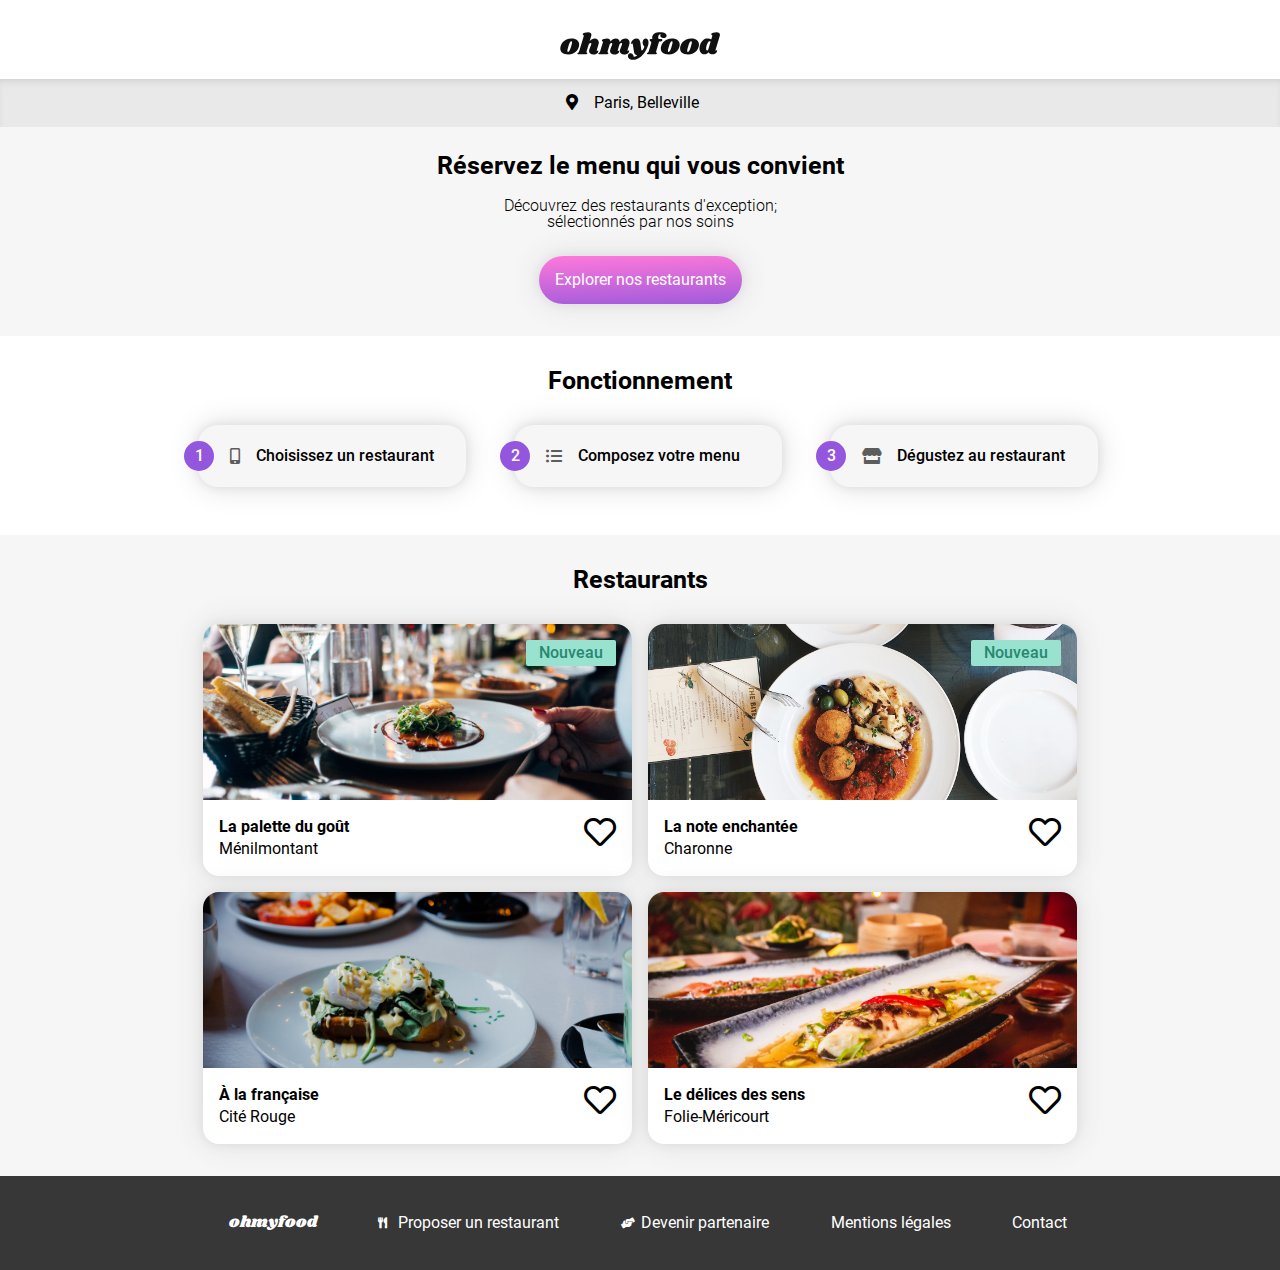
==== index.html @ 513df40d "màj html" ====
<!DOCTYPE html>
<html lang="fr">
<head>
    <meta charset="UTF-8">
    <meta http-equiv="X-UA-Compatible" content="IE=edge">
    <meta name="viewport" content="width=device-width, initial-scale=1.0">
    <link rel="stylesheet" type="text/css" href="style.css">
    <link rel="stylesheet" type="text/css" href="fontawesome/css/all.min.css">
    <link rel="preconnect" href="https://fonts.gstatic.com" crossorigin>
    <link href="https://fonts.googleapis.com/css2?family=Shrikhand&display=swap" rel="stylesheet">
    <link rel="preconnect" href="https://fonts.googleapis.com">
    <link rel="preconnect" href="https://fonts.gstatic.com" crossorigin>
    <link href="https://fonts.googleapis.com/css2?family=Roboto:ital,wght@0,100;0,300;0,400;0,500;0,700;0,900;1,100;1,300;1,400;1,500;1,700;1,900&display=swap" rel="stylesheet">
    <link rel="icon" type="image/png" href="images/logo/pepper-hot-solid.png"/>
    <title>Ohmyfood</title>
</head>

<body>

    <div class="loader">
        <div class="logo">
            <img src="images/logo/ohmyfood@2x.svg" alt="logo">
        </div>
        
        <div class="spinner">
            <div class="bounce1"></div>
            <div class="bounce2"></div>
            <div class="bounce3"></div>
        </div>
    </div>

<header>

    <nav id="navigation">
        <div id="nav-logo">
            <img src="images/logo/ohmyfood@2x.svg" alt="logo">
        </div>
    </nav>
    
</header>

<main>

    <div id="marker-bloc">

        <div class="icon">
            <i class="fas fa-map-marker-alt"></i>
        </div>

        <p>Paris, Belleville</p>
        
    </div>

    <div id="booking-bloc">

        <div class="booking-content">
  
            <h2>Réservez le menu qui vous convient</h2>
            
            <h3>Découvrez des restaurants d'exception; <br>
                sélectionnés par nos soins</h3>
        
            <div class="button">
                    <a href="#restaurant-bloc" class="gradient-btn">
                        <span>Explorer nos restaurants</span> 
                    </a>
            </div>

        </div>
   
    </div>

    <div id="function-bloc">
        
        <h2>Fonctionnement</h2>

        <div id="function-box">

            <div class="function-card">
                <div class="card-content">
                    <div class="number">1</div>
                    <div class="icon">
                        <i class="fas fa-mobile-alt"></i>
                    </div>
                    <p>Choisissez un restaurant</p>
                </div>
            </div>

            <div class="function-card">
                <div class="card-content">
                    <div class="number">2</div>
                    <div class="icon">
                        <i class="fas fa-list-ul"></i>
                    </div>
                    <p>Composez votre menu</p>
                </div>
            </div>

            <div class="function-card">
                <div class="card-content">
                    <div class="number">3</div>
                    <div class="icon">
                        <i class="fas fa-store"></i>
                    </div>
                    <p>Dégustez au restaurant</p>
                </div>
            </div>

        </div>

    </div>

    <div id="restaurant-bloc">

        <h2>Restaurants</h2>

        <div id="restaurant-box">

            <div class="restaurant-card">
                
                <a href="./pages/menu-gout.html">
                    <div class="top-card">
                        <div class="new-tag">Nouveau</div>
                        <img src="images/restaurants/jay-wennington-N_Y88TWmGwA-unsplash.jpg" alt="Menu la Palette du Goût">
                    </div>
                </a>

                    <div class="bottom-card">
                        <div class="subtitle-card">
                            <h3>La palette du goût</h3>
                            <p>Ménilmontant</p>
                        </div>

                        <div class="checkbox-icon">
                            <input type="checkbox">

                            <div class="empty-icon">
                                <i class="far fa-heart"></i>
                            </div>                        
                            <div class="fill-icon">
                                <i class="fas fa-heart"></i>                     
                            </div>
                        </div>
                    </div>
            </div>
                    
            <div class="restaurant-card">
                    
                <a href="./pages/menu-note.html">
                    <div class="top-card">
                        <div class="new-tag">Nouveau</div>
                        <img src="images/restaurants/stil-u2Lp8tXIcjw-unsplash.jpg" alt="Menu la Note Enchantée">
                    </div>
                </a>
                    
                    <div class="bottom-card">
                        <div class="subtitle-card">
                            <h3>La note enchantée</h3>
                            <p>Charonne</p> 
                        </div>

                        <div class="checkbox-icon">
                            <input type="checkbox">

                            <div class="empty-icon">
                                <i class="far fa-heart"></i>
                            </div>
                            
                            <div class="fill-icon">
                                <i class="fas fa-heart"></i>                     
                            </div>
                        </div>      
                    </div>
            </div>

            <div class="restaurant-card">

                    <a href="./pages/menu-fran.html"> 
                        <div class="top-card">
                            <img src="images/restaurants/toa-heftiba-DQKerTsQwi0-unsplash.jpg" alt="Menu à la Française"> 
                        </div>
                    </a>

                        <div class="bottom-card">
                            <div class="subtitle-card">
                                <h3>À la française</h3>
                                <p>Cité Rouge</p>
                            </div>

                            <div class="checkbox-icon">
                                <input type="checkbox">

                                <div class="empty-icon">
                                    <i class="far fa-heart"></i>
                                </div>
                            
                                <div class="fill-icon">
                                    <i class="fas fa-heart"></i>                     
                                </div>
                            </div>
                        </div>
            </div>

            <div class="restaurant-card">
                <a href="./pages/menu-sens.html">
                    <div class="top-card">
                        <img src="images/restaurants/louis-hansel-shotsoflouis-qNBGVyOCY8Q-unsplash.jpg" alt="Menu le Délice des Sens">
                    </div> 
                </a>               

                    <div class="bottom-card">
                        <div class="subtitle-card">
                            <h3>Le délices des sens</h3>
                            <p>Folie-Méricourt</p>
                        </div>
                    
                        <div class="checkbox-icon">
                            <input type="checkbox">

                            <div class="empty-icon">
                                <i class="far fa-heart"></i>
                            </div>
                            
                            <div class="fill-icon">
                                <i class="fas fa-heart"></i>                     
                            </div>
                        </div>    
                    </div>
            </div>

        </div>
    </div>

</main>
 
<footer id="footer">

    <div class="info">

        <h4>ohmyfood</h4>

            <a class="link" href="#">
                <div class="icon">
                    <i class="fas fa-utensils"></i>
                </div>
                <span>Proposer un restaurant</span>
            </a>
        
            <a class="link" href="#">
                <div class="icon">
                    <i class="fas fa-hands-helping"></i>
                </div>
                <span>Devenir partenaire</span>
            </a>

            <a href="#">Mentions légales</a>   
                            
            <a href="mailto:contact@ohmyfood.com">Contact</a>
    </div>

</footer>

</body>
</html>
---- style.css ----
#booking-bloc .booking-content .button .gradient-btn, #function-bloc #function-box .function-card .menu-card, #function-bloc #function-box .function-card, #restaurant-bloc .restaurant-card .menu-card, #restaurant-bloc .restaurant-card {
  -webkit-box-shadow: 0 0px 10px 0 #dddddd, 0px 0px 30px 0px #dddddd;
          box-shadow: 0 0px 10px 0 #dddddd, 0px 0px 30px 0px #dddddd;
}

/* shrikhand-regular - latin */
@font-face {
  font-family: "Shrikhand";
  font-style: normal;
  font-weight: 400;
  src: url("/fonts/shrikhand/shrikhand-v6-latin-regular.eot");
  /* IE9 Compat Modes */
  src: local(""), url("/fonts/shrikhand/shrikhand-v6-latin-regular.eot?#iefix") format("embedded-opentype"), url("/fonts/shrikhand/shrikhand-v6-latin-regular.woff2") format("woff2"), url("/fonts/shrikhand/shrikhand-v6-latin-regular.woff") format("woff"), url("/fonts/shrikhand/shrikhand-v6-latin-regular.ttf") format("truetype"), url("/fonts/shrikhand/shrikhand-v6-latin-regular.svg#Shrikhand") format("svg");
  /* Legacy iOS */
}
/* roboto-100 - latin */
@font-face {
  font-family: "Roboto";
  font-style: normal;
  font-weight: 100;
  src: local(""), url("/fonts/roboto/roboto-v27-latin-100.woff2") format("woff2"), url("/fonts/roboto/roboto-v27-latin-100.woff") format("woff");
  /* Chrome 6+, Firefox 3.6+, IE 9+, Safari 5.1+ */
}
/* roboto-300 - latin */
@font-face {
  font-family: "Roboto";
  font-style: normal;
  font-weight: 300;
  src: local(""), url("/fonts/roboto/roboto-v27-latin-300.woff2") format("woff2"), url("/fonts/roboto/roboto-v27-latin-300.woff") format("woff");
  /* Chrome 6+, Firefox 3.6+, IE 9+, Safari 5.1+ */
}
/* roboto-regular - latin */
@font-face {
  font-family: "Roboto";
  font-style: normal;
  font-weight: 400;
  src: local(""), url("/fonts/roboto/roboto-v27-latin-regular.woff2") format("woff2"), url("/fonts/roboto/roboto-v27-latin-regular.woff") format("woff");
  /* Chrome 6+, Firefox 3.6+, IE 9+, Safari 5.1+ */
}
/* roboto-500 - latin */
@font-face {
  font-family: "Roboto";
  font-style: normal;
  font-weight: 500;
  src: local(""), url("/fonts/roboto/roboto-v27-latin-500.woff2") format("woff2"), url("/fonts/roboto/roboto-v27-latin-500.woff") format("woff");
  /* Chrome 6+, Firefox 3.6+, IE 9+, Safari 5.1+ */
}
/* roboto-700 - latin */
@font-face {
  font-family: "Roboto";
  font-style: normal;
  font-weight: 700;
  src: local(""), url("/fonts/roboto/roboto-v27-latin-700.woff2") format("woff2"), url("/fonts/roboto/roboto-v27-latin-700.woff") format("woff");
  /* Chrome 6+, Firefox 3.6+, IE 9+, Safari 5.1+ */
}
/* roboto-900 - latin */
@font-face {
  font-family: "Roboto";
  font-style: normal;
  font-weight: 900;
  src: local(""), url("/fonts/roboto/roboto-v27-latin-900.woff2") format("woff2"), url("/fonts/roboto/roboto-v27-latin-900.woff") format("woff");
  /* Chrome 6+, Firefox 3.6+, IE 9+, Safari 5.1+ */
}
html, body, div, span, object, iframe,
h1, h2, h3, h4, h5, h6, p, blockquote, pre,
abbr, address, cite, code,
del, dfn, em, img, ins, kbd, q, samp,
small, strong, sub, sup, var,
b, i,
dl, dt, dd, ol, ul, li,
fieldset, form, label, legend,
table, caption, tbody, tfoot, thead, tr, th, td,
article, aside, canvas, details, figcaption, figure,
footer, header, hgroup, menu, nav, section, summary,
time, mark, audio, video {
  margin: 0;
  padding: 0;
  border: 0;
  outline: 0;
  font-size: 100%;
  vertical-align: baseline;
  background: transparent;
}

body {
  line-height: 1;
}

article, aside, details, figcaption, figure,
footer, header, hgroup, menu, nav, section {
  display: block;
}

nav ul {
  list-style: none;
}

blockquote, q {
  quotes: none;
}

blockquote:before, blockquote:after,
q:before, q:after {
  content: "";
  content: none;
}

a {
  margin: 0;
  padding: 0;
  font-size: 100%;
  vertical-align: baseline;
  background: transparent;
}

/* change colours to suit your needs */
ins {
  background-color: #ff9;
  color: #000;
  text-decoration: none;
}

/* change colours to suit your needs */
mark {
  background-color: #ff9;
  color: #000;
  font-style: italic;
  font-weight: bold;
}

del {
  text-decoration: line-through;
}

abbr[title], dfn[title] {
  border-bottom: 1px dotted;
  cursor: help;
}

table {
  border-collapse: collapse;
  border-spacing: 0;
}

/* change border colour to suit your needs */
hr {
  display: block;
  height: 1px;
  border: 0;
  border-top: 1px solid #cccccc;
  margin: 1em 0;
  padding: 0;
}

input, select {
  vertical-align: middle;
}

.loader {
  top: 0;
  left: 0;
  width: 100%;
  height: 100%;
  z-index: 1;
  visibility: hidden;
  position: fixed;
  overflow: hidden;
  background-color: #F6F6F6;
  display: -webkit-box;
  display: -ms-flexbox;
  display: flex;
  -webkit-box-pack: center;
      -ms-flex-pack: center;
          justify-content: center;
  -webkit-box-align: center;
      -ms-flex-align: center;
          align-items: center;
  -webkit-box-orient: vertical;
  -webkit-box-direction: normal;
      -ms-flex-direction: column;
          flex-direction: column;
  -webkit-animation-name: fade-out;
  animation-name: fade-out;
  -webkit-animation-duration: 3s;
  animation-duration: 3s;
  -webkit-animation-timing-function: ease-in-out;
  animation-timing-function: ease-in-out;
}
.loader .spinner > div {
  width: 10px;
  height: 10px;
  background-color: #FF79DA;
  border-radius: 100%;
  display: inline-block;
  -webkit-animation: sk-bouncedelay 1.4s infinite ease-in-out both;
  animation: sk-bouncedelay 1.4s infinite ease-in-out both;
}
.loader .spinner .bounce1 {
  -webkit-animation-delay: -0.32s;
  animation-delay: -0.32s;
}
.loader .spinner .bounce2 {
  -webkit-animation-delay: -0.16s;
  animation-delay: -0.16s;
}
@-webkit-keyframes sk-bouncedelay {
  0%, 80%, 100% {
    -webkit-transform: scale(0);
  }
  40% {
    -webkit-transform: scale(1);
  }
}
@keyframes sk-bouncedelay {
  0%, 80%, 100% {
    -webkit-transform: scale(0);
    transform: scale(0);
  }
  40% {
    -webkit-transform: scale(1);
    transform: scale(1);
  }
}
@-webkit-keyframes fade-out {
  0% {
    opacity: 1;
    visibility: visible;
  }
  66% {
    opacity: 1;
  }
  100% {
    opacity: 0;
  }
}
@keyframes fade-out {
  0% {
    opacity: 1;
    visibility: visible;
  }
  66% {
    opacity: 1;
  }
  100% {
    opacity: 0;
  }
}
.loader img {
  width: 10rem;
}

body {
  display: -webkit-box;
  display: -ms-flexbox;
  display: flex;
  -webkit-box-pack: center;
      -ms-flex-pack: center;
          justify-content: center;
  -webkit-box-orient: vertical;
  -webkit-box-direction: normal;
      -ms-flex-direction: column;
          flex-direction: column;
  font-family: "Roboto";
  scroll-behavior: smooth;
  font-weight: 400;
  margin: 0;
}

h2 {
  font-size: 25px;
  font-weight: 700;
  margin: 1rem;
}

a {
  text-decoration: none;
}

#navigation {
  margin-top: 1rem;
  display: -webkit-box;
  display: -ms-flexbox;
  display: flex;
  -webkit-box-pack: center;
      -ms-flex-pack: center;
          justify-content: center;
  -webkit-box-align: center;
      -ms-flex-align: center;
          align-items: center;
  -webkit-box-orient: horizontal;
  -webkit-box-direction: normal;
      -ms-flex-direction: row;
          flex-direction: row;
  padding: 1rem;
}
#navigation img {
  width: 10rem;
}

#marker-bloc {
  -webkit-box-shadow: inset 0px 5px 10px -5px #c3c3c3;
          box-shadow: inset 0px 5px 10px -5px #c3c3c3;
  overflow: hidden;
  display: -webkit-box;
  display: -ms-flexbox;
  display: flex;
  -webkit-box-pack: center;
      -ms-flex-pack: center;
          justify-content: center;
  -webkit-box-align: center;
      -ms-flex-align: center;
          align-items: center;
  -webkit-box-orient: horizontal;
  -webkit-box-direction: normal;
      -ms-flex-direction: row;
          flex-direction: row;
  background: #e9e9e9;
}
#marker-bloc p {
  font-weight: 400;
  margin: 1rem;
}

#booking-bloc {
  background: #F6F6F6;
  padding-bottom: 2rem;
  padding-top: 1rem;
}
#booking-bloc .booking-content {
  display: -webkit-box;
  display: -ms-flexbox;
  display: flex;
  -webkit-box-pack: center;
      -ms-flex-pack: center;
          justify-content: center;
  -webkit-box-align: center;
      -ms-flex-align: center;
          align-items: center;
  -webkit-box-orient: vertical;
  -webkit-box-direction: normal;
      -ms-flex-direction: column;
          flex-direction: column;
  text-align: center;
  -webkit-transition: all 0.4s ease;
  -o-transition: all 0.4s ease;
  transition: all 0.4s ease;
}
#booking-bloc .booking-content h2 {
  margin: 0;
  margin: 10px;
  padding-left: 3rem;
  padding-right: 3rem;
}
#booking-bloc .booking-content h3 {
  font-weight: 300;
  margin: 10px;
}
#booking-bloc .booking-content .button {
  display: -webkit-box;
  display: -ms-flexbox;
  display: flex;
  -webkit-box-pack: center;
      -ms-flex-pack: center;
          justify-content: center;
  -webkit-box-align: center;
      -ms-flex-align: center;
          align-items: center;
  -webkit-box-orient: vertical;
  -webkit-box-direction: normal;
      -ms-flex-direction: column;
          flex-direction: column;
}
#booking-bloc .booking-content .button .gradient-btn {
  -webkit-transition: all 0.4s ease;
  -o-transition: all 0.4s ease;
  transition: all 0.4s ease;
  border-radius: 1rem;
  border: none;
  cursor: pointer;
  padding: 1rem;
  margin-top: 1rem;
  background-size: 2000% 100%;
  /* anim */
  border-radius: 2rem;
  -webkit-transition: all 0.4s ease-in-out;
  -o-transition: all 0.4s ease-in-out;
  transition: all 0.4s ease-in-out;
  background-image: -o-linear-gradient(272deg, #FF79DA, #9356DC, #FF79DA, #9356DC);
  background-image: linear-gradient(-182deg, #FF79DA, #9356DC, #FF79DA, #9356DC);
}
#booking-bloc .booking-content .button .gradient-btn:hover {
  border-radius: 1rem;
  background-position: 80% 0;
  -webkit-transition: all 0.4s ease-in-out;
  -o-transition: all 0.4s ease-in-out;
  transition: all 0.4s ease-in-out;
  -webkit-box-shadow: 1px 1px 15px 1px #ae80e5;
          box-shadow: 1px 1px 15px 1px #ae80e5;
}
#booking-bloc .booking-content .button .gradient-btn:focus {
  outline: none;
}
#booking-bloc .booking-content .button .gradient-btn span {
  color: white;
  font-weight: normal;
  /* padding: 1rem; */
}

#function-bloc {
  display: -ms-grid;
  display: grid;
  gap: 1rem;
  margin: 1rem;
}
#function-bloc #function-box {
  display: -ms-grid;
  display: grid;
  gap: 1rem;
}
#function-bloc #function-box .function-card {
  -webkit-transition: all 0.4s ease;
  -o-transition: all 0.4s ease;
  transition: all 0.4s ease;
  border-radius: 1rem;
  background-color: #F6F6F6;
  border-radius: 20px;
  margin-left: 1rem;
  padding: 1rem;
  font-weight: 500;
}
#function-bloc #function-box .function-card .menu-card {
  display: -webkit-box;
  display: -ms-flexbox;
  display: flex;
  -webkit-box-orient: horizontal;
  -webkit-box-direction: normal;
      -ms-flex-direction: row;
          flex-direction: row;
  cursor: pointer;
  -webkit-transition: all 0.4s ease;
  -o-transition: all 0.4s ease;
  transition: all 0.4s ease;
  border-radius: 1rem;
  background: white;
  border-radius: 1rem;
  overflow: hidden;
}
#function-bloc #function-box .function-card .menu-card:hover .icon {
  margin-right: 0;
  -webkit-transition: all 0.4s ease;
  -o-transition: all 0.4s ease;
  transition: all 0.4s ease;
}
#function-bloc #function-box .function-card .menu-card:hover i {
  -webkit-transform: rotate(360deg);
      -ms-transform: rotate(360deg);
          transform: rotate(360deg);
  -webkit-transition: all 0.4s ease;
  -o-transition: all 0.4s ease;
  transition: all 0.4s ease;
}
#function-bloc #function-box .function-card .menu-card .content-card {
  display: -webkit-box;
  display: -ms-flexbox;
  display: flex;
  overflow: hidden;
  margin: 1rem;
  width: 100%;
  max-width: 100%;
}
#function-bloc #function-box .function-card .menu-card .content-card .text-card {
  width: 100%;
  overflow: hidden;
}
#function-bloc #function-box .function-card .menu-card .content-card .text-card * {
  white-space: nowrap;
  -o-text-overflow: ellipsis;
     text-overflow: ellipsis;
  overflow: hidden;
  margin: 0;
}
#function-bloc #function-box .function-card .menu-card .content-card .price {
  display: -webkit-box;
  display: -ms-flexbox;
  display: flex;
  -webkit-box-align: end;
      -ms-flex-align: end;
          align-items: flex-end;
  margin-right: 1rem;
}
#function-bloc #function-box .function-card .menu-card .icon {
  width: 6rem;
  background: #99E2D0;
  display: -webkit-box;
  display: -ms-flexbox;
  display: flex;
  -webkit-box-pack: center;
      -ms-flex-pack: center;
          justify-content: center;
  -webkit-box-align: center;
      -ms-flex-align: center;
          align-items: center;
  -webkit-box-orient: horizontal;
  -webkit-box-direction: normal;
      -ms-flex-direction: row;
          flex-direction: row;
  margin-right: -6rem;
  -webkit-transition: all 0.4s ease;
  -o-transition: all 0.4s ease;
  transition: all 0.4s ease;
}
#function-bloc #function-box .function-card .menu-card .icon i {
  color: #99E2D0;
  padding: 8px;
  border-radius: 50%;
  background: white;
  -webkit-transition: all 0.4s ease;
  -o-transition: all 0.4s ease;
  transition: all 0.4s ease;
}
#function-bloc #function-box .function-card:hover .icon {
  color: #9356DC;
}
#function-bloc #function-box .function-card .card-content {
  display: -webkit-box;
  display: -ms-flexbox;
  display: flex;
  -webkit-box-orient: horizontal;
  -webkit-box-direction: normal;
      -ms-flex-direction: row;
          flex-direction: row;
  gap: 1rem;
}
#function-bloc #function-box .function-card .number {
  display: -webkit-box;
  display: -ms-flexbox;
  display: flex;
  -webkit-box-pack: center;
      -ms-flex-pack: center;
          justify-content: center;
  -webkit-box-align: center;
      -ms-flex-align: center;
          align-items: center;
  -webkit-box-orient: vertical;
  -webkit-box-direction: normal;
      -ms-flex-direction: column;
          flex-direction: column;
  margin-left: -30px;
  color: white;
  background: #9356DC;
  padding: 10px;
  width: 10px;
  height: 10px;
  border-radius: 100%;
}
#function-bloc #function-box .function-card:hover {
  background: #f2eafb;
  -webkit-transition: all 0.4s ease;
  -o-transition: all 0.4s ease;
  transition: all 0.4s ease;
}
#function-bloc #function-box .function-card .icon {
  display: -webkit-box;
  display: -ms-flexbox;
  display: flex;
  -webkit-box-pack: center;
      -ms-flex-pack: center;
          justify-content: center;
  -webkit-box-align: center;
      -ms-flex-align: center;
          align-items: center;
  -webkit-box-orient: horizontal;
  -webkit-box-direction: normal;
      -ms-flex-direction: row;
          flex-direction: row;
  color: #5d5d5d;
}
#function-bloc #function-box .function-card p {
  display: -webkit-box;
  display: -ms-flexbox;
  display: flex;
  -webkit-box-pack: center;
      -ms-flex-pack: center;
          justify-content: center;
  -webkit-box-align: center;
      -ms-flex-align: center;
          align-items: center;
  -webkit-box-orient: vertical;
  -webkit-box-direction: normal;
      -ms-flex-direction: column;
          flex-direction: column;
}

#restaurant-bloc {
  display: -webkit-box;
  display: -ms-flexbox;
  display: flex;
  -webkit-box-pack: center;
      -ms-flex-pack: center;
          justify-content: center;
  -webkit-box-align: center;
      -ms-flex-align: center;
          align-items: center;
  -webkit-box-orient: vertical;
  -webkit-box-direction: normal;
      -ms-flex-direction: column;
          flex-direction: column;
  background: #F6F6F6;
  padding: 1rem;
  margin-top: 3rem;
  padding-bottom: 2rem;
  gap: 1rem;
}
#restaurant-bloc #restaurant-box {
  display: -ms-grid;
  display: grid;
  grid-template-columns: repeat(auto-fit, minmax(20rem, 1fr)); /* breakpoint auto */
  width: 100%;
  display: grid;
  gap: 1rem;
}
#restaurant-bloc .restaurant-card {
  color: #000;
  background-color: white;
  -webkit-transition: all 0.4s ease;
  -o-transition: all 0.4s ease;
  transition: all 0.4s ease;
  border-radius: 1rem;
}
#restaurant-bloc .restaurant-card .menu-card {
  display: -webkit-box;
  display: -ms-flexbox;
  display: flex;
  -webkit-box-orient: horizontal;
  -webkit-box-direction: normal;
      -ms-flex-direction: row;
          flex-direction: row;
  cursor: pointer;
  -webkit-transition: all 0.4s ease;
  -o-transition: all 0.4s ease;
  transition: all 0.4s ease;
  border-radius: 1rem;
  background: white;
  border-radius: 1rem;
  overflow: hidden;
}
#restaurant-bloc .restaurant-card .menu-card:hover .icon {
  margin-right: 0;
  -webkit-transition: all 0.4s ease;
  -o-transition: all 0.4s ease;
  transition: all 0.4s ease;
}
#restaurant-bloc .restaurant-card .menu-card:hover i {
  -webkit-transform: rotate(360deg);
      -ms-transform: rotate(360deg);
          transform: rotate(360deg);
  -webkit-transition: all 0.4s ease;
  -o-transition: all 0.4s ease;
  transition: all 0.4s ease;
}
#restaurant-bloc .restaurant-card .menu-card .content-card {
  display: -webkit-box;
  display: -ms-flexbox;
  display: flex;
  overflow: hidden;
  margin: 1rem;
  width: 100%;
  max-width: 100%;
}
#restaurant-bloc .restaurant-card .menu-card .content-card .text-card {
  width: 100%;
  overflow: hidden;
}
#restaurant-bloc .restaurant-card .menu-card .content-card .text-card * {
  white-space: nowrap;
  -o-text-overflow: ellipsis;
     text-overflow: ellipsis;
  overflow: hidden;
  margin: 0;
}
#restaurant-bloc .restaurant-card .menu-card .content-card .price {
  display: -webkit-box;
  display: -ms-flexbox;
  display: flex;
  -webkit-box-align: end;
      -ms-flex-align: end;
          align-items: flex-end;
  margin-right: 1rem;
}
#restaurant-bloc .restaurant-card .menu-card .icon {
  width: 6rem;
  background: #99E2D0;
  display: -webkit-box;
  display: -ms-flexbox;
  display: flex;
  -webkit-box-pack: center;
      -ms-flex-pack: center;
          justify-content: center;
  -webkit-box-align: center;
      -ms-flex-align: center;
          align-items: center;
  -webkit-box-orient: horizontal;
  -webkit-box-direction: normal;
      -ms-flex-direction: row;
          flex-direction: row;
  margin-right: -6rem;
  -webkit-transition: all 0.4s ease;
  -o-transition: all 0.4s ease;
  transition: all 0.4s ease;
}
#restaurant-bloc .restaurant-card .menu-card .icon i {
  color: #99E2D0;
  padding: 8px;
  border-radius: 50%;
  background: white;
  -webkit-transition: all 0.4s ease;
  -o-transition: all 0.4s ease;
  transition: all 0.4s ease;
}
#restaurant-bloc .restaurant-card:hover {
  -webkit-box-shadow: 0 0px 10px 0 #b6b6b6, 0px 0px 30px 0px #b6b6b6;
          box-shadow: 0 0px 10px 0 #b6b6b6, 0px 0px 30px 0px #b6b6b6;
}
#restaurant-bloc .restaurant-card .top-card {
  display: -webkit-box;
  display: -ms-flexbox;
  display: flex;
  -webkit-box-pack: end;
      -ms-flex-pack: end;
          justify-content: flex-end;
}
#restaurant-bloc .restaurant-card .top-card .new-tag {
  position: absolute;
  display: -webkit-box;
  display: -ms-flexbox;
  display: flex;
  -webkit-box-pack: center;
      -ms-flex-pack: center;
          justify-content: center;
  -webkit-box-align: center;
      -ms-flex-align: center;
          align-items: center;
  -webkit-box-orient: horizontal;
  -webkit-box-direction: normal;
      -ms-flex-direction: row;
          flex-direction: row;
  background: #99E2D0;
  color: #278870;
  border-radius: 2px;
  font-weight: 500;
  margin: 1rem;
  padding: 5px;
  width: 5rem;
}
#restaurant-bloc .restaurant-card .top-card img {
  -o-object-fit: cover;
  object-fit: cover;
  border-top-right-radius: 1rem;
  border-top-left-radius: 1rem;
  width: 100%;
  height: 11rem;
}
#restaurant-bloc .restaurant-card .bottom-card {
  display: -webkit-box;
  display: -ms-flexbox;
  display: flex;
  -webkit-box-pack: justify;
      -ms-flex-pack: justify;
          justify-content: space-between;
  margin: 1rem;
  line-height: 22px;
}
#restaurant-bloc .restaurant-card .bottom-card .checkbox-icon {
  position: relative;
  display: -webkit-box;
  display: -ms-flexbox;
  display: flex;
  -webkit-box-pack: center;
      -ms-flex-pack: center;
          justify-content: center;
  -webkit-box-align: center;
      -ms-flex-align: center;
          align-items: center;
  -webkit-box-orient: vertical;
  -webkit-box-direction: normal;
      -ms-flex-direction: column;
          flex-direction: column;
  width: -webkit-fit-content;
  width: -moz-fit-content;
  width: fit-content;
  font-size: 2rem;
  width: 2rem;
  height: 2rem;
}
#restaurant-bloc .restaurant-card .bottom-card .fill-icon {
  position: absolute;
  display: -webkit-box;
  display: -ms-flexbox;
  display: flex;
  -webkit-box-pack: center;
      -ms-flex-pack: center;
          justify-content: center;
  -webkit-box-align: center;
      -ms-flex-align: center;
          align-items: center;
  -webkit-box-orient: vertical;
  -webkit-box-direction: normal;
      -ms-flex-direction: column;
          flex-direction: column;
  -webkit-transition-duration: 0.5s;
       -o-transition-duration: 0.5s;
          transition-duration: 0.5s;
  background: #FF79DA;
  background: -o-linear-gradient(330deg, #FF79DA 0%, #9356DC 100%);
  background: linear-gradient(120deg, #FF79DA 0%, #9356DC 100%);
  opacity: 0;
  background-clip: text;
  -webkit-background-clip: text;
  -webkit-text-fill-color: transparent;
}
#restaurant-bloc .restaurant-card .bottom-card .empty-icon {
  position: absolute;
  display: -webkit-box;
  display: -ms-flexbox;
  display: flex;
  -webkit-box-pack: center;
      -ms-flex-pack: center;
          justify-content: center;
  -webkit-box-align: center;
      -ms-flex-align: center;
          align-items: center;
  -webkit-box-orient: vertical;
  -webkit-box-direction: normal;
      -ms-flex-direction: column;
          flex-direction: column;
}
#restaurant-bloc .restaurant-card .bottom-card input {
  position: absolute;
  opacity: 0;
  cursor: pointer;
  z-index: 3;
}
#restaurant-bloc .restaurant-card .bottom-card input:checked ~ .empty-icon {
  -webkit-transition-duration: 0.4s;
       -o-transition-duration: 0.4s;
          transition-duration: 0.4s;
  opacity: 0;
}
#restaurant-bloc .restaurant-card .bottom-card input:checked ~ .fill-icon {
  -webkit-transition-duration: 0.4s;
       -o-transition-duration: 0.4s;
          transition-duration: 0.4s;
  opacity: 1;
}
#restaurant-bloc .restaurant-card .bottom-card .subtitle-card h3 {
  font-weight: 700;
}
#restaurant-bloc .restaurant-card .bottom-card .subtitle-card p {
  font-weight: 400;
}

#footer {
  display: -webkit-box;
  display: -ms-flexbox;
  display: flex;
  -webkit-box-pack: center;
      -ms-flex-pack: center;
          justify-content: center;
  -webkit-box-align: center;
      -ms-flex-align: center;
          align-items: center;
  -webkit-box-orient: horizontal;
  -webkit-box-direction: normal;
      -ms-flex-direction: row;
          flex-direction: row;
  background: #373737;
}
#footer .info {
  display: -webkit-box;
  display: -ms-flexbox;
  display: flex;
  -webkit-box-orient: vertical;
  -webkit-box-direction: normal;
      -ms-flex-direction: column;
          flex-direction: column;
  margin-top: 2rem;
  margin-bottom: 1rem;
  margin-left: 1rem;
  padding-bottom: 1rem;
  line-height: 30px;
  width: 100%;
}
#footer .info h4 {
  font-family: "Shrikhand";
  margin-bottom: 0;
  font-weight: 400;
  color: #fff;
  margin: 0;
}
#footer .info a {
  text-decoration: none;
  color: #fff;
}
#footer .info .link {
  display: -ms-grid;
  display: grid;
  -ms-grid-columns: 20px 1fr;
  grid-template-columns: 20px 1fr;
  -ms-grid-rows: 1fr;
  grid-template-rows: 1fr;
}
#footer .info .link > *:nth-child(1) {
  -ms-grid-row: 1;
  -ms-grid-column: 1;
  grid-row: 1;
  grid-column: 1;
}
#footer .info .link > *:nth-child(2) {
  -ms-grid-row: 1;
  -ms-grid-column: 2;
  grid-row: 1;
  grid-column: 2;
}
#footer .info .link .icon i {
  display: -webkit-box;
  display: -ms-flexbox;
  display: flex;
  -webkit-box-orient: vertical;
  -webkit-box-direction: normal;
      -ms-flex-direction: column;
          flex-direction: column;
  -webkit-box-pack: end;
      -ms-flex-pack: end;
          justify-content: flex-end;
  font-size: 11px;
  line-height: 30px;
}

@media only screen and (min-width: 640px) and (max-width: 1024px) {
  #function-bloc {
    display: -webkit-box;
    display: -ms-flexbox;
    display: flex;
    -webkit-box-pack: center;
        -ms-flex-pack: center;
            justify-content: center;
    -webkit-box-align: center;
        -ms-flex-align: center;
            align-items: center;
    -webkit-box-orient: vertical;
    -webkit-box-direction: normal;
        -ms-flex-direction: column;
            flex-direction: column;
  }
  #function-bloc #function-box {
    display: -webkit-box;
    display: -ms-flexbox;
    display: flex;
    -webkit-box-pack: center;
        -ms-flex-pack: center;
            justify-content: center;
    -webkit-box-align: center;
        -ms-flex-align: center;
            align-items: center;
    -webkit-box-orient: horizontal;
    -webkit-box-direction: normal;
        -ms-flex-direction: row;
            flex-direction: row;
    -ms-flex-wrap: wrap;
        flex-wrap: wrap;
    gap: 2rem;
  }
  #function-bloc #function-box .function-card {
    padding-right: 2rem;
  }
}
@media only screen and (min-width: 1024px) and (max-width: 1360px) {
  #function-bloc {
    display: -webkit-box;
    display: -ms-flexbox;
    display: flex;
    -webkit-box-pack: center;
        -ms-flex-pack: center;
            justify-content: center;
    -webkit-box-align: center;
        -ms-flex-align: center;
            align-items: center;
    -webkit-box-orient: vertical;
    -webkit-box-direction: normal;
        -ms-flex-direction: column;
            flex-direction: column;
  }
  #function-bloc #function-box {
    display: -ms-grid;
    display: grid;
    -ms-grid-columns: 1fr 2rem 1fr 2rem 1fr;
    grid-template-columns: repeat(3, 1fr);
    text-align: center;
    gap: 2rem;
  }
  #function-bloc #function-box .function-card {
    padding-right: 2rem;
  }

  #restaurant-bloc #restaurant-box {
    width: 70%;
  }

  #footer .info {
    display: -webkit-box;
    display: -ms-flexbox;
    display: flex;
    -ms-flex-pack: distribute;
        justify-content: space-around;
    -webkit-box-orient: horizontal;
    -webkit-box-direction: normal;
        -ms-flex-direction: row;
            flex-direction: row;
    max-width: 900px;
  }
}
@media only screen and (min-width: 1360px) {
  #function-bloc {
    display: -webkit-box;
    display: -ms-flexbox;
    display: flex;
    -webkit-box-pack: center;
        -ms-flex-pack: center;
            justify-content: center;
    -webkit-box-align: center;
        -ms-flex-align: center;
            align-items: center;
    -webkit-box-orient: vertical;
    -webkit-box-direction: normal;
        -ms-flex-direction: column;
            flex-direction: column;
  }
  #function-bloc #function-box {
    display: -ms-grid;
    display: grid;
    -ms-grid-columns: 1fr 2rem 1fr 2rem 1fr;
    grid-template-columns: repeat(3, 1fr);
    text-align: center;
    gap: 2rem;
  }
  #function-bloc #function-box .function-card {
    padding-right: 2rem;
  }

  #restaurant-bloc #restaurant-box {
    width: 950px;
  }

  #footer .info {
    display: -webkit-box;
    display: -ms-flexbox;
    display: flex;
    -ms-flex-pack: distribute;
        justify-content: space-around;
    -webkit-box-orient: horizontal;
    -webkit-box-direction: normal;
        -ms-flex-direction: row;
            flex-direction: row;
    max-width: 900px;
  }
}

/*# sourceMappingURL=style.css.map */
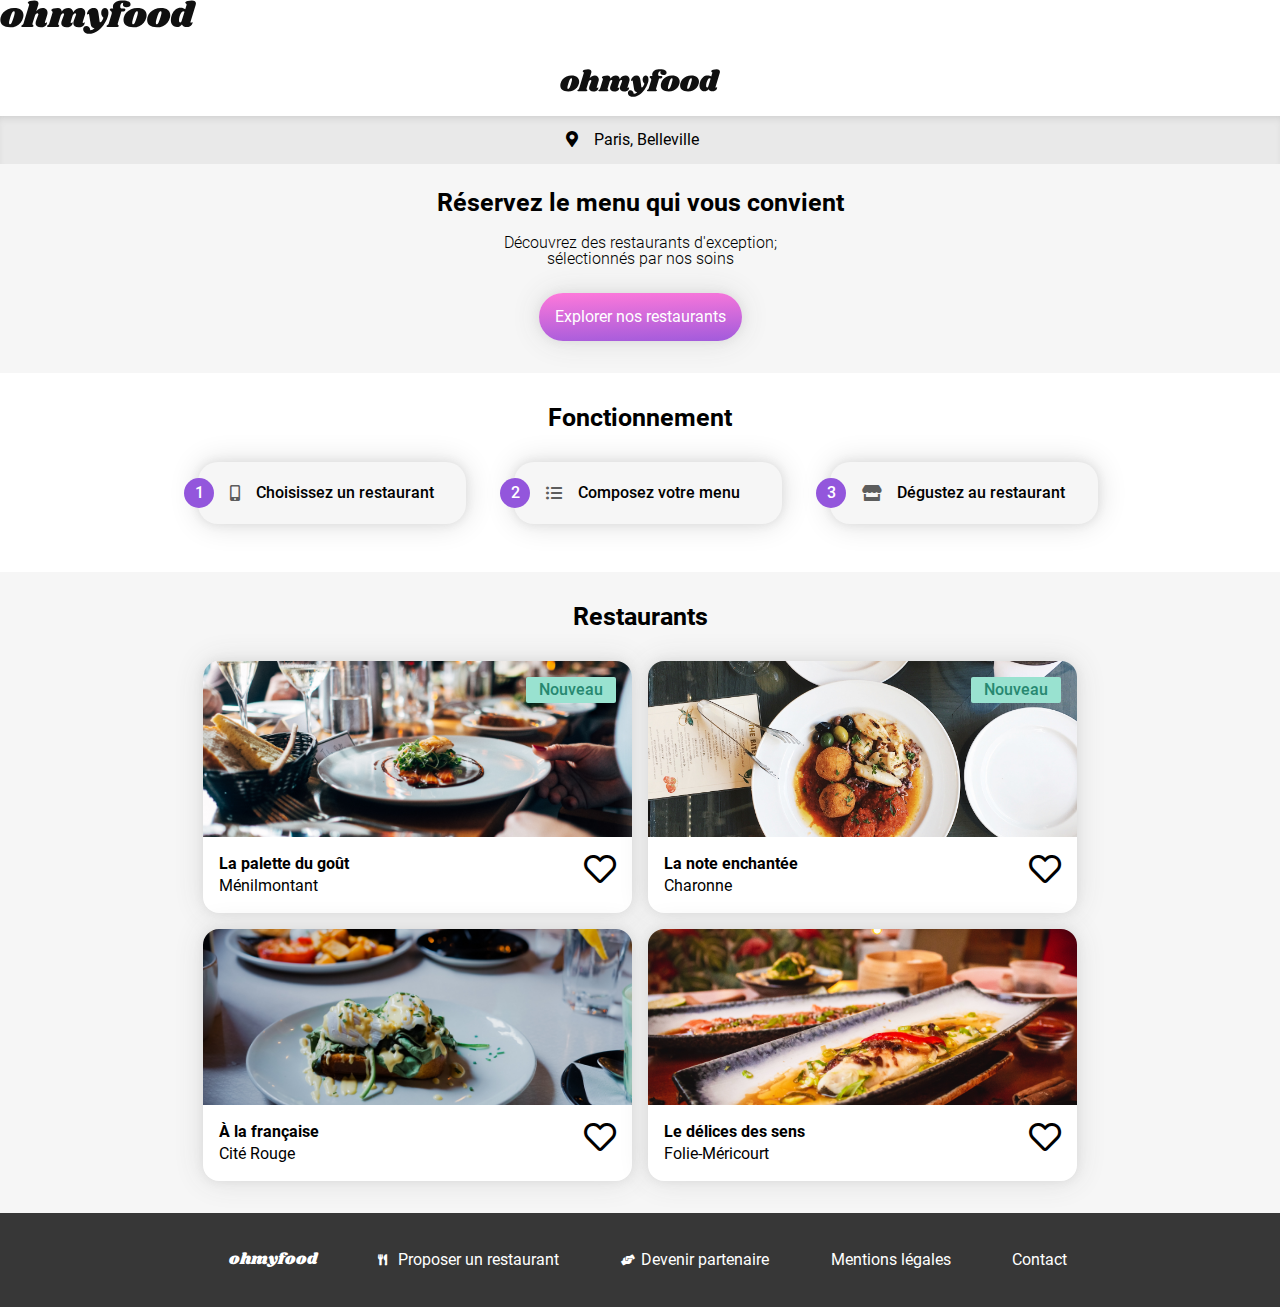
==== commit 11f85eec: "màj hotfix 11/10" ====
--- a/index.html
+++ b/index.html
@@ -17,43 +17,43 @@
 
 <body>
 
-    <div class="loader">
-        <div class="logo">
+    <article aria-label="loader">
+        <figure class="logo">
             <img src="images/logo/ohmyfood@2x.svg" alt="logo">
-        </div>
-        
-        <div class="spinner">
+        </figure>
+        
+        <figure class="spinner">
             <div class="bounce1"></div>
             <div class="bounce2"></div>
             <div class="bounce3"></div>
-        </div>
-    </div>
+        </figure>
+    </article>
 
 <header>
 
     <nav id="navigation">
-        <div id="nav-logo">
+        <figure id="nav-logo">
             <img src="images/logo/ohmyfood@2x.svg" alt="logo">
-        </div>
+        </figure>
     </nav>
     
 </header>
 
 <main>
 
-    <div id="marker-bloc">
-
-        <div class="icon">
+    <article id="marker-bloc">
+
+        <figure class="icon">
             <i class="fas fa-map-marker-alt"></i>
-        </div>
+        </figure>
 
         <p>Paris, Belleville</p>
         
-    </div>
-
-    <div id="booking-bloc">
-
-        <div class="booking-content">
+    </article>
+
+    <article id="booking-bloc">
+
+        <article class="booking-content">
   
             <h2>Réservez le menu qui vous convient</h2>
             
@@ -61,77 +61,76 @@
                 sélectionnés par nos soins</h3>
         
             <div class="button">
-                    <a href="#restaurant-bloc" class="gradient-btn">
-                        <span>Explorer nos restaurants</span> 
-                    </a>
+                <a href="#restaurant-bloc" class="gradient-btn">
+                    <span>Explorer nos restaurants</span> 
+                </a>
             </div>
 
-        </div>
+        </article>
    
-    </div>
-
-    <div id="function-bloc">
+    </article>
+
+    <section id="function-bloc">
         
         <h2>Fonctionnement</h2>
 
-        <div id="function-box">
-
-            <div class="function-card">
-                <div class="card-content">
+        <article id="function-box">
+            
+            <article class="function-card">               
+                <article class="card-content">
                     <div class="number">1</div>
-                    <div class="icon">
+                    <figure class="icon">
                         <i class="fas fa-mobile-alt"></i>
-                    </div>
+                    </figure>
                     <p>Choisissez un restaurant</p>
-                </div>
-            </div>
-
-            <div class="function-card">
-                <div class="card-content">
+                </article>
+            </article>
+
+            <article class="function-card">
+                <article class="card-content">
                     <div class="number">2</div>
-                    <div class="icon">
+                    <figure class="icon">
                         <i class="fas fa-list-ul"></i>
-                    </div>
+                    </figure>
                     <p>Composez votre menu</p>
-                </div>
-            </div>
-
-            <div class="function-card">
-                <div class="card-content">
+                </article>
+            </article>
+
+            <article class="function-card">
+                <article class="card-content">
                     <div class="number">3</div>
-                    <div class="icon">
+                    <figure class="icon">
                         <i class="fas fa-store"></i>
-                    </div>
+                    </figure>
                     <p>Dégustez au restaurant</p>
-                </div>
-            </div>
-
-        </div>
-
-    </div>
-
-    <div id="restaurant-bloc">
+                </article>
+            </article>
+
+        </article>
+
+    </section>
+
+    <section id="restaurant-bloc">
 
         <h2>Restaurants</h2>
 
-        <div id="restaurant-box">
-
-            <div class="restaurant-card">
-                
+        <article id="restaurant-box">
+
+            <article class="restaurant-card">            
                 <a href="./pages/menu-gout.html">
-                    <div class="top-card">
+                    <figure class="top-card">
                         <div class="new-tag">Nouveau</div>
                         <img src="images/restaurants/jay-wennington-N_Y88TWmGwA-unsplash.jpg" alt="Menu la Palette du Goût">
-                    </div>
-                </a>
-
-                    <div class="bottom-card">
-                        <div class="subtitle-card">
+                    </figure>
+                </a>
+
+                    <article class="bottom-card">
+                        <article class="subtitle-card">
                             <h3>La palette du goût</h3>
                             <p>Ménilmontant</p>
-                        </div>
-
-                        <div class="checkbox-icon">
+                        </article>
+
+                        <article class="checkbox-icon">
                             <input type="checkbox">
 
                             <div class="empty-icon">
@@ -140,104 +139,105 @@
                             <div class="fill-icon">
                                 <i class="fas fa-heart"></i>                     
                             </div>
-                        </div>
-                    </div>
-            </div>
+                        </article>
+                    </article>
+            </article>
                     
-            <div class="restaurant-card">
-                    
+            <article class="restaurant-card">        
                 <a href="./pages/menu-note.html">
-                    <div class="top-card">
+                    <figure class="top-card">
                         <div class="new-tag">Nouveau</div>
                         <img src="images/restaurants/stil-u2Lp8tXIcjw-unsplash.jpg" alt="Menu la Note Enchantée">
-                    </div>
+                    </figure>
                 </a>
                     
-                    <div class="bottom-card">
-                        <div class="subtitle-card">
+                    <article class="bottom-card">
+                        <article class="subtitle-card">
                             <h3>La note enchantée</h3>
                             <p>Charonne</p> 
-                        </div>
-
-                        <div class="checkbox-icon">
-                            <input type="checkbox">
-
-                            <div class="empty-icon">
-                                <i class="far fa-heart"></i>
-                            </div>
+                        </article>
+
+                        <article class="checkbox-icon">
+                            <input type="checkbox">
+
+                            <figure class="empty-icon">
+                                <i class="far fa-heart"></i>
+                            </figure>
                             
-                            <div class="fill-icon">
-                                <i class="fas fa-heart"></i>                     
-                            </div>
-                        </div>      
-                    </div>
-            </div>
-
-            <div class="restaurant-card">
-
-                    <a href="./pages/menu-fran.html"> 
-                        <div class="top-card">
-                            <img src="images/restaurants/toa-heftiba-DQKerTsQwi0-unsplash.jpg" alt="Menu à la Française"> 
-                        </div>
-                    </a>
-
-                        <div class="bottom-card">
-                            <div class="subtitle-card">
-                                <h3>À la française</h3>
-                                <p>Cité Rouge</p>
-                            </div>
-
-                            <div class="checkbox-icon">
-                                <input type="checkbox">
-
-                                <div class="empty-icon">
-                                    <i class="far fa-heart"></i>
-                                </div>
+                            <figure class="fill-icon">
+                                <i class="fas fa-heart"></i>                     
+                            </figure>
+                        </article>      
+                    </article>
+            </article>
+
+            <article class="restaurant-card">
+                <a href="./pages/menu-fran.html"> 
+                    <figure class="top-card">
+                        <img src="images/restaurants/toa-heftiba-DQKerTsQwi0-unsplash.jpg" alt="Menu à la Française"> 
+                    </figure>
+                </a>
+
+                    <article class="bottom-card">
+                        <article class="subtitle-card">
+                            <h3>À la française</h3>
+                            <p>Cité Rouge</p>
+                        </article>
+
+                        <article class="checkbox-icon">
+                            <input type="checkbox">
+
+                            <figure class="empty-icon">
+                                <i class="far fa-heart"></i>
+                            </figure>
                             
-                                <div class="fill-icon">
-                                    <i class="fas fa-heart"></i>                     
-                                </div>
-                            </div>
-                        </div>
-            </div>
-
-            <div class="restaurant-card">
+                            <figure class="fill-icon">
+                                <i class="fas fa-heart"></i>                     
+                            </figure>
+                        </article>
+                    </article>
+            </article>
+
+            <article class="restaurant-card">
                 <a href="./pages/menu-sens.html">
-                    <div class="top-card">
+                    <figure class="top-card">
                         <img src="images/restaurants/louis-hansel-shotsoflouis-qNBGVyOCY8Q-unsplash.jpg" alt="Menu le Délice des Sens">
-                    </div> 
+                    </figure> 
                 </a>               
 
-                    <div class="bottom-card">
-                        <div class="subtitle-card">
+                    <article class="bottom-card">
+                        <article class="subtitle-card">
                             <h3>Le délices des sens</h3>
                             <p>Folie-Méricourt</p>
-                        </div>
+                        </article>
                     
-                        <div class="checkbox-icon">
-                            <input type="checkbox">
-
-                            <div class="empty-icon">
-                                <i class="far fa-heart"></i>
-                            </div>
+                        <article class="checkbox-icon">
+                            <input type="checkbox">
+
+                            <figure class="empty-icon">
+                                <i class="far fa-heart"></i>
+                            </figure>
                             
-                            <div class="fill-icon">
-                                <i class="fas fa-heart"></i>                     
-                            </div>
-                        </div>    
-                    </div>
-            </div>
-
-        </div>
-    </div>
+                            <figure class="fill-icon">
+                                <i class="fas fa-heart"></i>                     
+                            </figure>
+                        </article>    
+                    </article>
+            </article>
+
+        </article>
+
+    </section>
 
 </main>
  
-<footer id="footer">
-
-    <div class="info">
-
-        <h4>ohmyfood</h4>
+<footer>
+
+    <article id="footer">
+
+        <nav class="info">
+
+            <h4>ohmyfood</h4>
 
             <a class="link" href="#">
                 <div class="icon">
@@ -245,7 +245,7 @@
                 </div>
                 <span>Proposer un restaurant</span>
             </a>
-        
+            
             <a class="link" href="#">
                 <div class="icon">
                     <i class="fas fa-hands-helping"></i>
@@ -254,9 +254,12 @@
             </a>
 
             <a href="#">Mentions légales</a>   
-                            
+                                
             <a href="mailto:contact@ohmyfood.com">Contact</a>
-    </div>
+
+        </nav>
+
+    </article>  
 
 </footer>
 
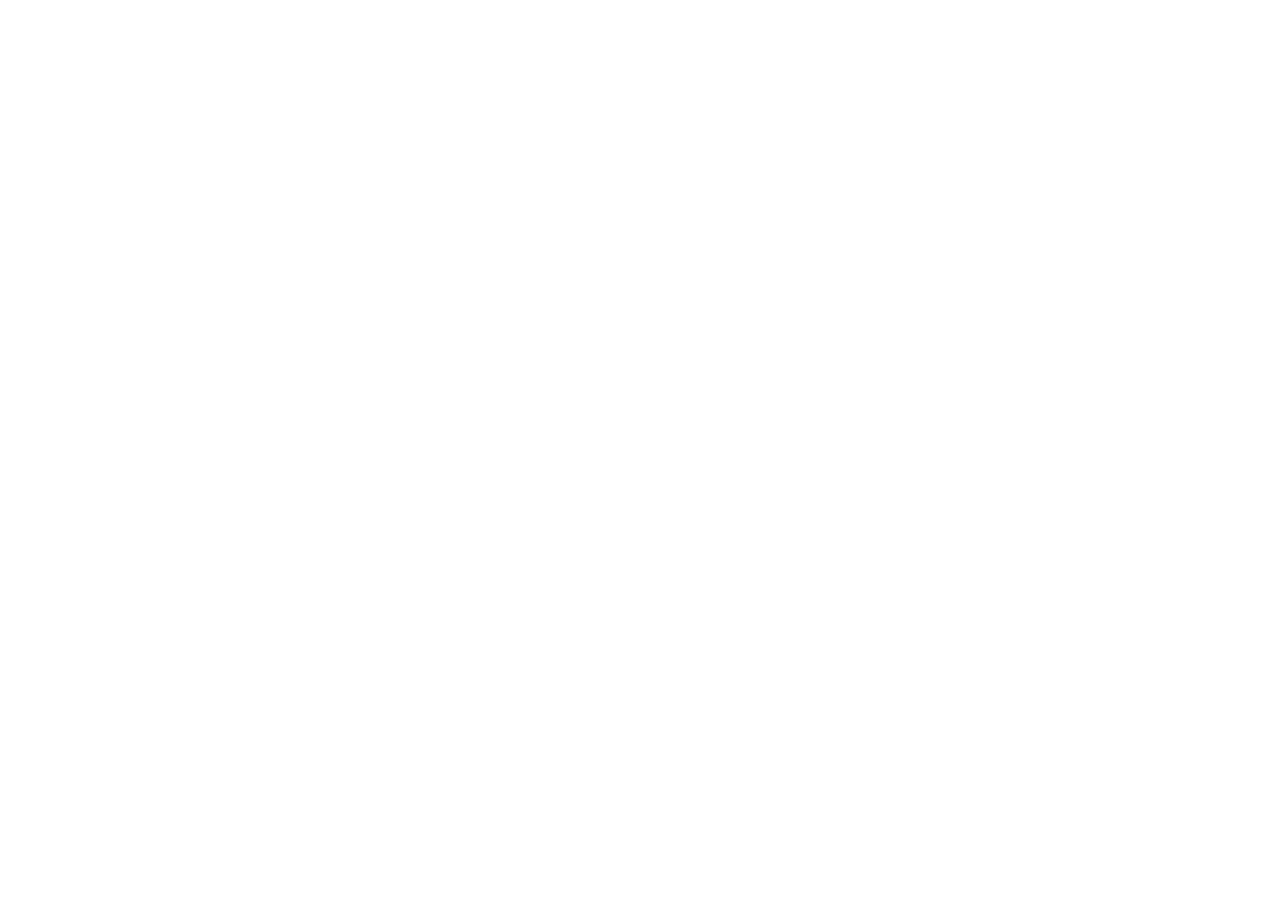
==== commit bef4eaa3: "màj hotfix 11/10" ====
--- a/index.html
+++ b/index.html
@@ -17,7 +17,7 @@
 
 <body>
 
-    <article aria-label="loader">
+    <article aria-label="loader" class="loader">
         <figure class="logo">
             <img src="images/logo/ohmyfood@2x.svg" alt="logo">
         </figure>
@@ -27,7 +27,7 @@
             <div class="bounce2"></div>
             <div class="bounce3"></div>
         </figure>
-    </article>
+    </div>
 
 <header>
 
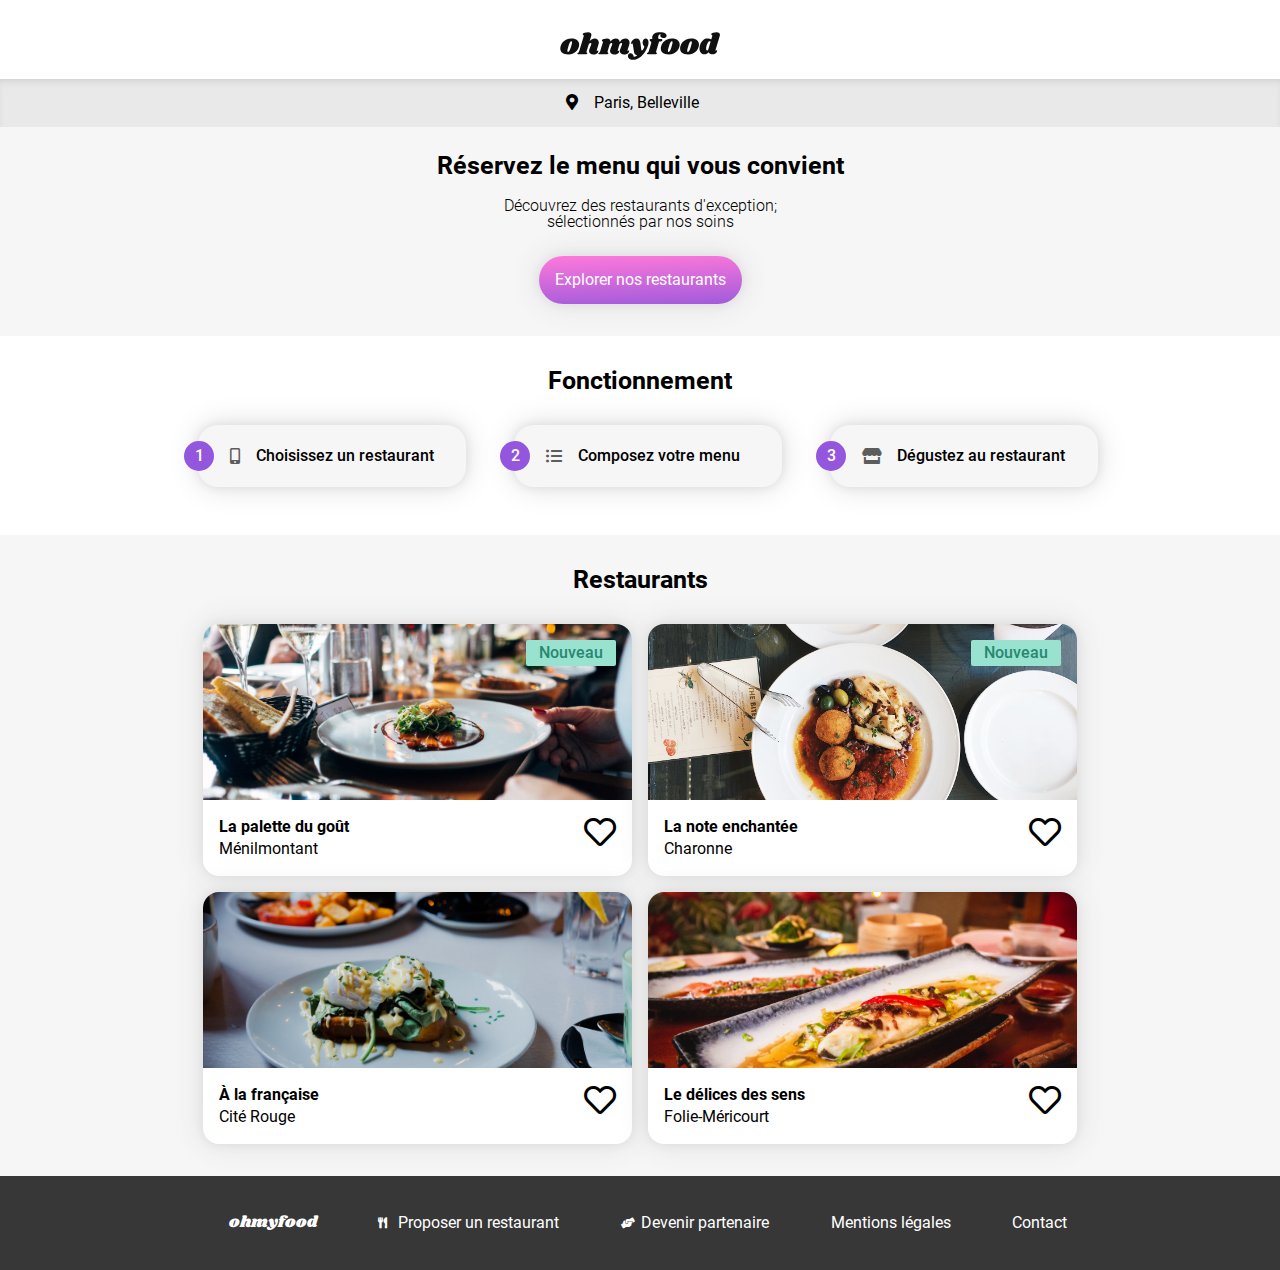
==== commit dc1a9f06: "màj hotfix 11/10" ====
--- a/index.html
+++ b/index.html
@@ -17,17 +17,19 @@
 
 <body>
 
-    <article aria-label="loader" class="loader">
-        <figure class="logo">
-            <img src="images/logo/ohmyfood@2x.svg" alt="logo">
-        </figure>
-        
-        <figure class="spinner">
-            <div class="bounce1"></div>
-            <div class="bounce2"></div>
-            <div class="bounce3"></div>
-        </figure>
-    </div>
+    <article aria-label="loader">
+        <div class="loader">
+            <figure class="logo">
+                <img src="images/logo/ohmyfood@2x.svg" alt="logo">
+            </figure>
+            
+            <figure class="spinner">
+                <div class="bounce1"></div>
+                <div class="bounce2"></div>
+                <div class="bounce3"></div>
+            </figure>
+        </div>
+    </article>
 
 <header>
 
@@ -51,7 +53,7 @@
         
     </article>
 
-    <article id="booking-bloc">
+    <div id="booking-bloc">
 
         <article class="booking-content">
   
@@ -68,7 +70,7 @@
 
         </article>
    
-    </article>
+    </div>
 
     <section id="function-bloc">
         
